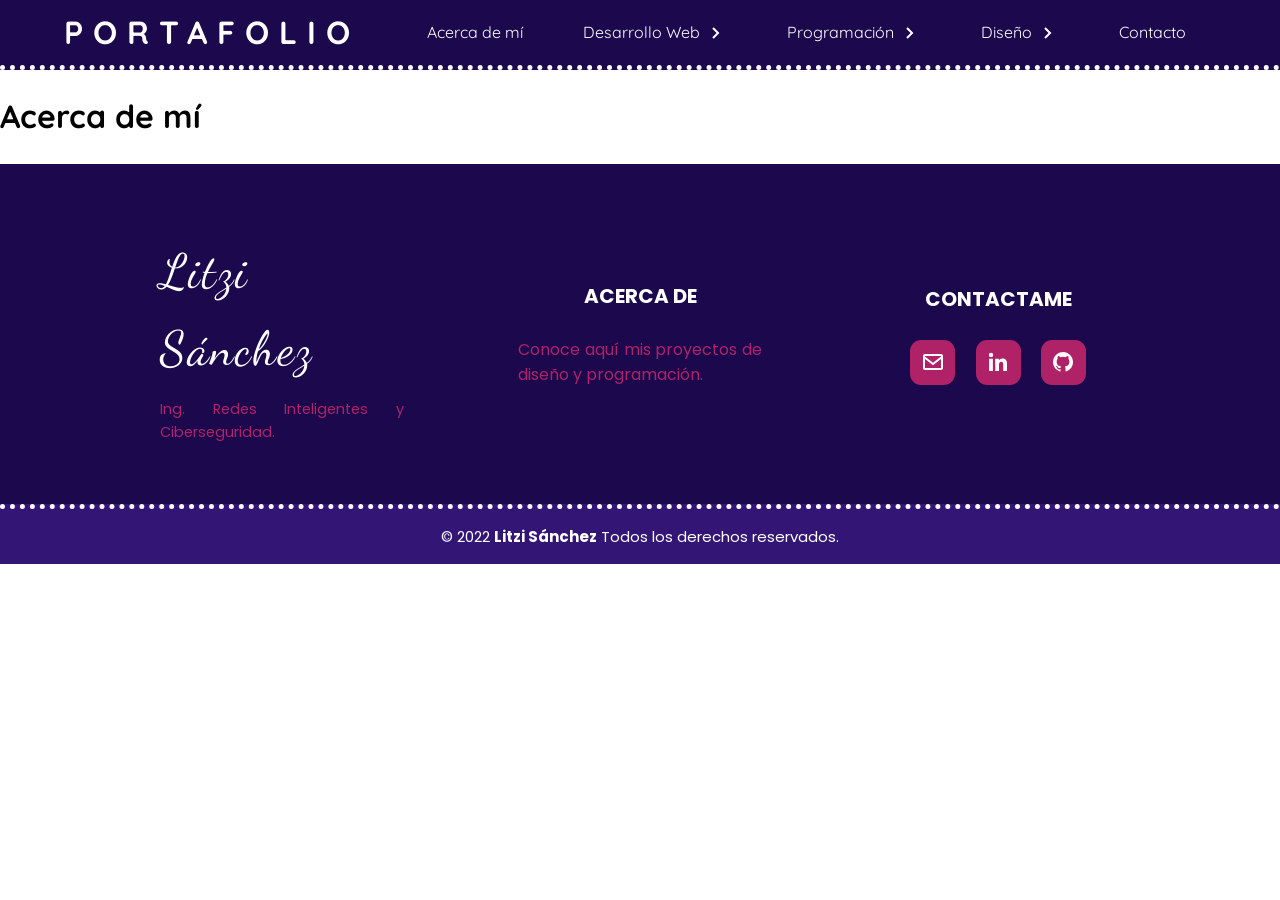
==== acercade.html @ cdb6c0c9 "páginas con menu y footer" ====
<!DOCTYPE html>
<html lang="en">
<head>
    <meta charset="UTF-8">
    <meta http-equiv="X-UA-Compatible" content="IE=edge">
    <meta name="viewport" content="width=device-width, initial-scale=1.0">
    <link rel="shortcut icon" href="icons/userdetail.svg" type="image/x-icon">
    <link rel="stylesheet" href="css/normalize.css"> <!-- Fichero para normalizar estilos entre navegadores -->
    <link rel="stylesheet" href="css/style_menu.css">
    <link rel="stylesheet" href="css/style.css">
    <link rel="stylesheet" href="css/banner.css">
    <link rel="stylesheet" href="css/graphic.css">
    <link rel="stylesheet" href="css/style_footer.css">
    <title>Litzi Sánchez</title>
</head>
<body>
    <!-- Menu pricipal -->
    <nav class="menu">
        <section class="menu_container">
            <a href="index.html"><h1 class="menu_logo">PORTAFOLIO</h1></a>

            <ul class="menu_links">
                <li class="menu_item">
                    <a href="acercade.html" class="menu_link">Acerca de mí</a>
                </li>
    
                <li class="menu_item menu_item--show">
                    <a href="desarrollo_web.html" class="menu_link">Desarrollo Web <img src="icons/down-arrow.svg" alt="" class="menu_arrow"> </a>
                    <ul class="menu_nesting">
                        <li class="menu_inside">
                            <a href="#" class="menu_link menu_link--inside">Acerca de 1</a>
                        </li>
                        <li class="menu_inside">
                            <a href="#" class="menu_link menu_link--inside">Acerca de 2</a>
                        </li>
                        <li class="menu_inside">
                            <a href="#" class="menu_link menu_link--inside">Acerca de 3</a>
                        </li>
                    </ul>
                </li>
    
                <li class="menu_item menu_item--show">
                    <a href="programacion.html" class="menu_link">Programación <img src="icons/down-arrow.svg" alt="" class="menu_arrow"></a>
                    <ul class="menu_nesting">
                        <li class="menu_inside">
                            <a href="#" class="menu_link menu_link--inside">Proyecto 1</a>
                        </li>
                        <li class="menu_inside">
                            <a href="#" class="menu_link menu_link--inside">Proyecto 2</a>
                        </li>
                        <li class="menu_inside">
                            <a href="#" class="menu_link menu_link--inside">Proyecto 3</a>
                        </li>
                    </ul>
                </li>

                <li class="menu_item menu_item--show">
                    <a href="diseno.html" class="menu_link">Diseño <img src="icons/down-arrow.svg" alt="" class="menu_arrow"></a>
                    <ul class="menu_nesting">
                        <li class="menu_inside">
                            <a href="#" class="menu_link menu_link--inside">Proyecto 1</a>
                        </li>
                        <li class="menu_inside">
                            <a href="#" class="menu_link menu_link--inside">Proyecto 2</a>
                        </li>
                        <li class="menu_inside">
                            <a href="#" class="menu_link menu_link--inside">Proyecto 3</a>
                        </li>
                    </ul>
                </li>
    
                <li class="menu_item">
                    <a href="contacto.html" class="menu_link">Contacto</a>
                </li>
            </ul>
            <div class="menu_hamburguer">
                <img src="icons/menu.svg" alt="" class="menu_img">
            </div>
        </section>
    </nav>
<!-- Contenido -->
<h1>Acerca de mí</h1>
    <footer class="pie-pagina">
        <div class="grupo-1">
            <div class="box">
                    <a href="index.html">
                        <h1>Litzi Sánchez</h1>
                        <p>Ing. Redes Inteligentes y Ciberseguridad.</p>
                    </a>
            </div>

            <div class="box">
                <h2>ACERCA DE</h2>
                <p>Conoce aquí mis proyectos de diseño y programación.</p>
            </div>
            
            <div class="box">
                <h2>CONTACTAME</h2>
                <div class="red-social">
                    <a href="mailto:litzi.saen@outlook.com" target="_blank"><img src="icons/email.svg" alt="correo"></a>
                    <a href="https://www.linkedin.com/in/litzi-yarely-s%C3%A1nchez-enr%C3%ADquez-a19793151/" target="_blank"><img src="icons/linkedin.svg" alt="linkedin"></a>
                    <a href="https://github.com/litzisanchez" target="_blank"><img src="icons/github.svg" alt="github"></a>
                </div>
            </div>
        </div>
        <div class="grupo-2">
            <small>&copy; 2022 <b>Litzi Sánchez</b> Todos los derechos reservados.</small>
        </div>
    </footer>

    <script src="js/menu.js"></script>
</body>
</html>
---- css/style_menu.css ----
@import url('https://fonts.googleapis.com/css2?family=Poppins:wght@200;400;700&display=swap');

*{
    margin: 0;
    padding: 0;
    box-sizing: border-box;
}

body{
    font-family: 'Poppins', sans-serif;
}

.menu{
    background-color: #1c084d;
    color: #FFF;
    height: 70px;
    position: sticky;
    top: 0;
    position: relative;
    z-index: 1;
    border-bottom: 5px dotted #FFF;
}

.menu_container{
    display: flex;
    justify-content: space-between;
    align-items: center;
    width: 90%;
    max-width: 1200px;
    height: 100%;
    margin: 0 auto;
}

.menu_links{
    height: 100%;
    transition: transform .5s;
    display: flex;
}

.menu_item{
    list-style:none;
    position: relative;
    height: 100%;
    --clip: polygon(0 0, 100% 0, 100% 0, 0 0);
    --transform:rotate(-90deg);
}

.menu_item:hover{
    --clip: polygon(0 0, 100% 0, 100% 100%, 0% 100%);
    --transform:rotate(0);
}

.menu_link{
    color: #FFF;
    text-decoration: none;
    padding: 0 30px;
    display: flex;
    height: 100%;
    align-items: center;
}

.menu_link:hover{
    background-color: #321575;
}

.menu_arrow{
    transform: var(--transform);
    transition: transform .3s;
    display: block;
    margin-left: 3px;
}

.menu_nesting{
    list-style: none;
    transition: clip-path .3s;
    clip-path: var(--clip);
    position: absolute;
    right: 0;
    bottom: 0;
    width: max-content;
    transform: translateY(100%);
    background-color:#260d61;
}

.menu_link--inside{
    padding: 30px 100px 30px 20px;
}

.menu_link--inside:hover{
    background-color: #321575;
}

.menu_hamburguer{
    height: 100%;
    display: flex;
    align-items: center;
    padding: 0 15px;
    cursor: pointer;
    display:none;
}
.menu_img{
    display: block;
    width: 36px;
}
.menu_container a{
    text-decoration: none;
    color: #FFF;
}
.menu_container a h1{
    letter-spacing: 10px;
    font-weight: bold;
}

@media (max-width:800px){
    .menu_container h1{
        font-size: 1.5rem;
    }
    .menu_hamburguer{
        display: flex;
    }
    
    .menu_item{
        --clip:0;
        overflow: hidden;
    }

    .menu_item--active{
        --transform: rotate(0);
        --background: #321575;
    }

    .menu_item--show{
        background-color: var(--background);
    }

    .menu_links{
        position: fixed;
        max-width: 95%;
        width: 100%;
        top: 70px;
        bottom: 0;
        right: 0;
        background-color: #321575;
        overflow-y: auto;
        display: grid;
        grid-auto-rows: max-content;
        transform: translateX(100%);
    }
    .menu_links--show{
        transform: unset;
        width: 100%;
    }
    
    .menu_link{
        padding: 25px 0px;
        padding-left: 30px;
        height: auto;
    }
    .menu_arrow{
        margin-left: auto;
        margin-right: 20px;
    }
    .menu_nesting{
        display: grid;
        position: unset;
        width: 100%;
        transform: translateY(0);
        height: 0;
        transition: height .3s;
    }
    .menu_link--inside{
        width: 80%;
        margin-left: auto;
        border-left: 4px dotted #FFF;
    }
}
---- css/style.css ----
@import url('https://fonts.googleapis.com/css2?family=Quicksand:wght@300;500&display=swap');


body{
    font-family: 'Quicksand', sans-serif;
    line-height: 1.6;
}

.s-center{
    text-align: center;
}

@media screen and (min-width:1024px){
    .s-center{
        text-align: left;
    }
}

.flex{
    display: flex;
}

.menu{
    width: 100% !important;
    height: 70px !important;
}
---- css/banner.css ----
@import url('https://fonts.googleapis.com/css2?family=Bebas+Neue&display=swap');
@import url('https://fonts.googleapis.com/css2?family=Poppins:wght@200;400;700&display=swap');

.main-banner{
    background-image: linear-gradient(-225deg, #880645 0%, #720378 40%, #321575 100%);
    padding-top: 3rem;
    height: 100vh;
    width: 100%;
    display: flex;
    flex-direction: row;
    align-items: center;
    padding-bottom: 8em;
}

.content{
    padding: 2rem;
}

@media screen and (min-width: 1024px){
    .main-banner{
        height: 90vh;
    padding-bottom: 2em;
    }
    .grid-container{
        display: grid;
        grid-template-columns: repeat(2, 1fr);
        max-width: 1500px;
        margin: auto;
    }
}
/*Titulo y descripción*/
.title{
    font-family: 'Poppins', sans-serif;
    color: #FFF;
}

.line-0{
    letter-spacing: 5px;
    font-size: 2.5rem;
}

.line-1{
    letter-spacing: 5px;
    font-size: 2rem;
    font-family: 'Poppins', sans-serif;
}

.line-2{
    font-size: 1.5rem;
    color: #1c084d;
    font-weight: bold;
    text-transform: uppercase;
}
.description{
    font-size: 1rem;
    color: #FFF;
}

@media screen and (min-width: 1024px){/*Normal*/
    .line-0{
        font-size: 4rem;
    }
    .line-1{
        font-size: 3.5rem;
    }
    .line-2{
        font-size: 2rem;
    }
    .description{
        font-size: 1.2rem;
    }
}
/*Fin titulo y descripcion*/
---- css/graphic.css ----
.graphic{
    position: relative;
    display: grid;
    padding-top: 3rem;
    grid-template-columns: 1fr 100%; /* estaba en 75%*/
    width: 100%;
}


.graphic-img{
    width: 100%;
    grid-column-start: 2;
}

.absolute{
    position: absolute;
}


.graphic-circles{
    height: 100%;
    aspect-ratio: 1 / 1;
}

.graphic-circles img{
    width: 100%;
    height: 100%;

}

.graphic-energy{
    animation: turn1 10s linear infinite;
}

.graphic-circle-2{
    animation: turn1 26s linear infinite;
}
.graphic-circle-1{
    animation: turn2 16s linear infinite;
}
@keyframes turn1{
    to{
        transform: rotate(1turn);
    }
}

@keyframes turn2{
    to{
        transform: rotate(-1turn);
    }
}
---- css/style_footer.css ----
@import url('https://fonts.googleapis.com/css2?family=Poppins:wght@200;400;700&display=swap');

@import url('https://fonts.googleapis.com/css2?family=Dancing+Script&display=swap');

*{
    margin: 0;
    padding: 0;
    box-sizing: border-box;
}
footer{
    font-family: 'Poppins', sans-serif;
    display: flex;
    align-items: center;
    justify-content: center;
    flex-direction: column;
}

.pie-pagina{
    width: 100%;
    height: 100%;
    background: #1c084d;
}
.pie-pagina .grupo-1 .box{
    
    display: flex;
    justify-content: center;
    align-items: center;
    flex-direction: column;
    padding-left: 2em;
    padding-right: 2em;
    border-radius: 25px;
    padding-bottom: 15px;
    padding-top: 15px;
}

.pie-pagina .grupo-1 .box p{
    text-align: justify;
    color: #b02267;
}
.pie-pagina .grupo-1{
    width: 80%;
    margin: 0;
    display: grid;
    grid-template-columns: repeat(3, 1fr);
    grid-gap: 50px;
    padding: 45px 0;
}

.pie-pagina .grupo-1 .box a{
    width: 100%;
    height: 100%;
    display: flex;
    justify-content: center;
    align-items: center;
    text-decoration: none;
    flex-direction: column;
}

.pie-pagina .grupo-1 .box a h1{
    color:#FFF;
    font-weight: 100;
    letter-spacing: 2px;
    font-family: 'Dancing Script', sans-serif;
    font-size: 3em;
    margin-bottom: 10px;
    margin-top: 10px;
    }      

.pie-pagina .grupo-1 .box a p{
    font-size: 0.9em;
    color: #b02267;
    }   

.pie-pagina .grupo-1 .box h2{
    color: #FFF;
    margin-bottom: 25px;
    font-size: 20px;
}
.pie-pagina .grupo-1 .box b{
    color: #EFEFEF;
    margin-bottom: 10px;
}

.pie-pagina .grupo-1 .red-social{
    width: 80%;
    display: flex;
    justify-content: space-around;
    align-items: center;
}
.pie-pagina .grupo-1 .red-social a{
    text-decoration: none;
    width: 45px;
    height: 45px;
    background-color: #b02267;
    transition: all 300ms ease;
    border-radius: 25%;
    display: flex;
    justify-content: center;
    align-items: center;
}
.pie-pagina .grupo-1 .red-social a:hover{
  background-color: #880645 ;
}

.pie-pagina .grupo-2{
    width: 100%;
    background-color: #321575;
    padding: 15px 10px;
    text-align: center;
    color: #FFF;
    border-top: 5px dotted #FFF;
}
.pie-pagina .grupo-2 small{
    font-size: 15px;
}

@media screen and (max-width:800px){
    .pie-pagina .grupo-1{
        width: 80%;
        grid-template-columns: repeat(1, 1fr);
        grid-gap: 2em;
    }

    .pie-pagina .grupo-1 .red-social{
        width: 60%;
    }
    .pie-pagina .grupo-1 .box figure a img{
        width: 50%;
        } 
    .pie-pagina .grupo-1 .box h2{
        font-size: 1em;
    }
    .pie-pagina .grupo-1 .box p{
        font-size: 0.9em;
    }
    .pie-pagina .grupo-2 small{
        font-size: 0.8em;
    }
}
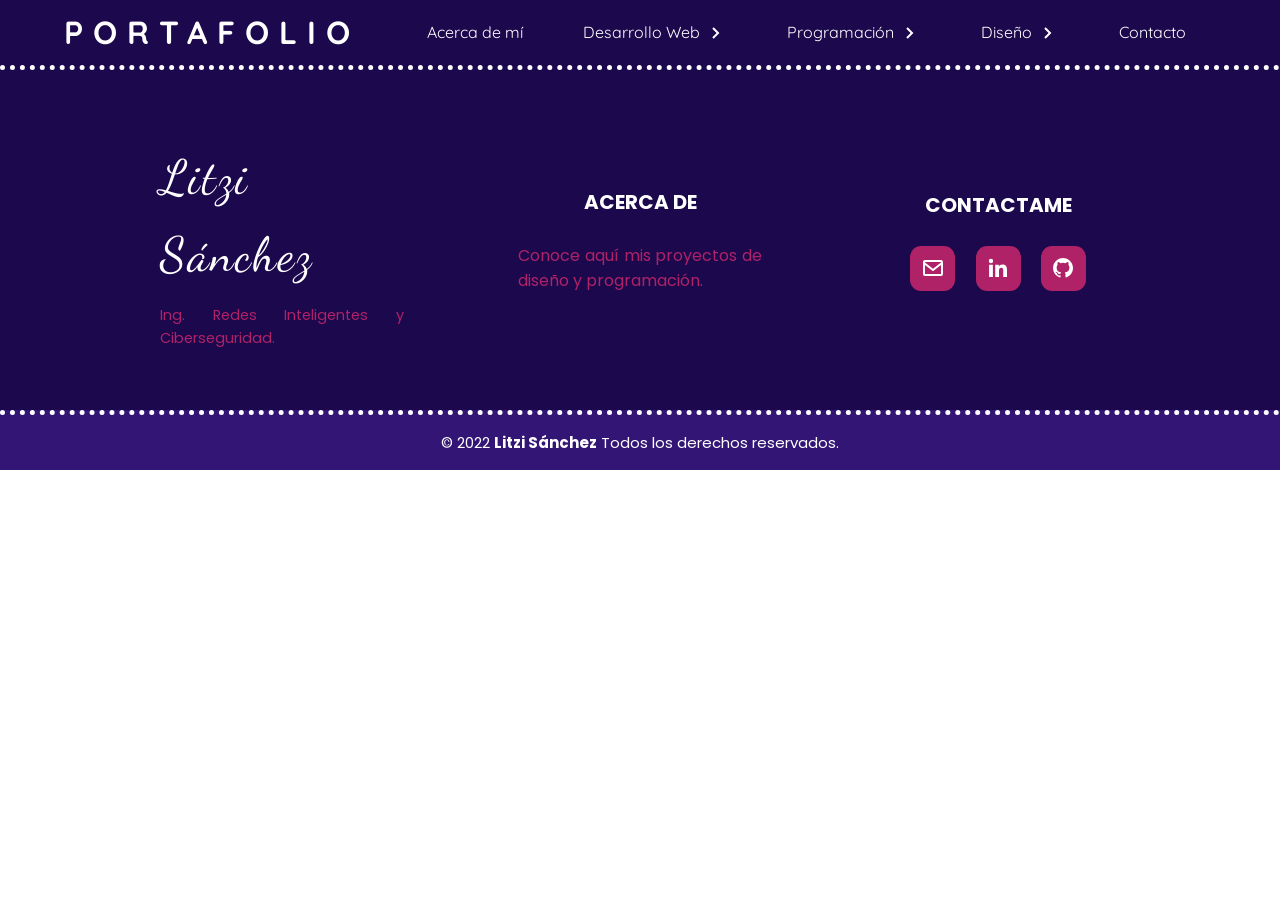
==== commit 55e1a360: "agregue boton menu" ====
--- a/acercade.html
+++ b/acercade.html
@@ -79,7 +79,8 @@
         </section>
     </nav>
 <!-- Contenido -->
-<h1>Acerca de mí</h1>
+
+<!-- Fin de contenido -->
     <footer class="pie-pagina">
         <div class="grupo-1">
             <div class="box">
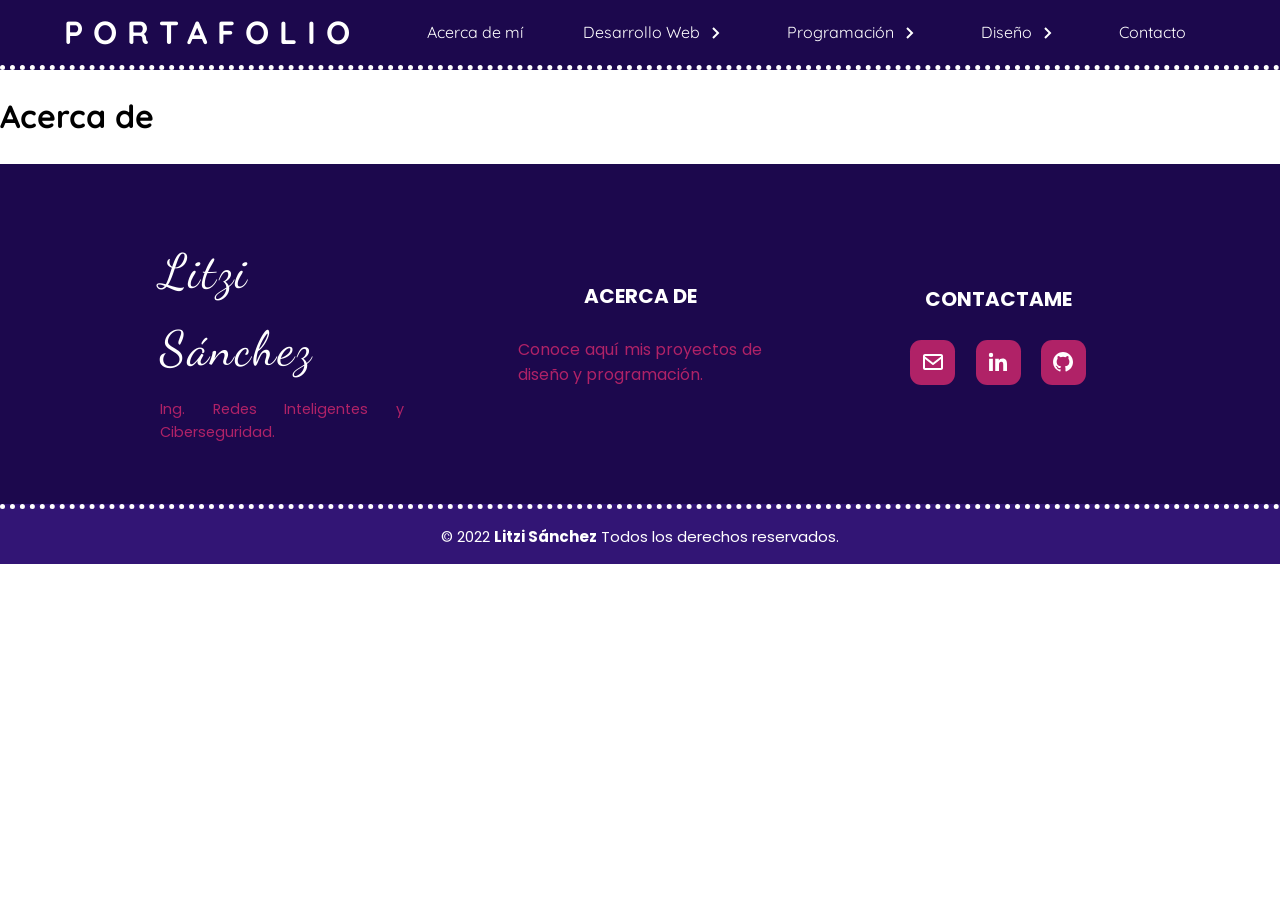
==== commit 3d46d38d: "h1" ====
--- a/acercade.html
+++ b/acercade.html
@@ -79,7 +79,7 @@
         </section>
     </nav>
 <!-- Contenido -->
-
+<h1>Acerca de</h1>
 <!-- Fin de contenido -->
     <footer class="pie-pagina">
         <div class="grupo-1">
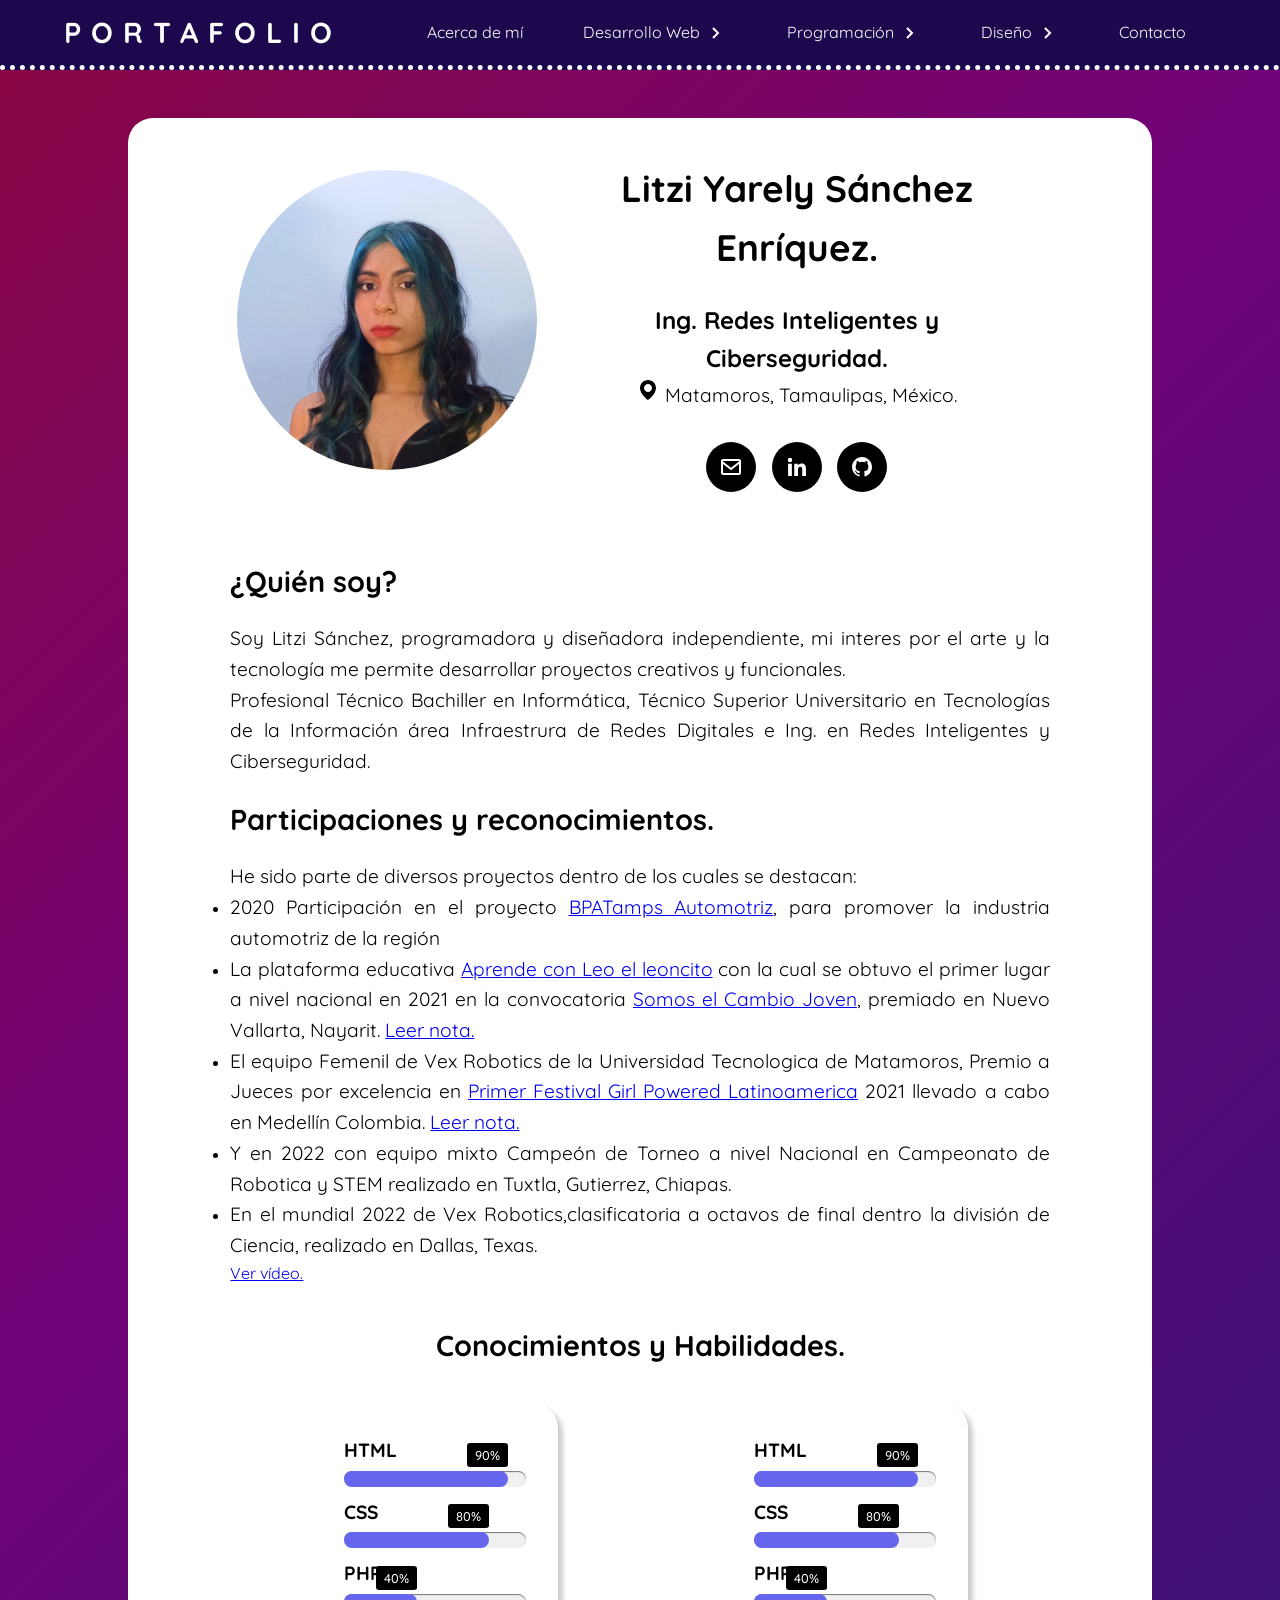
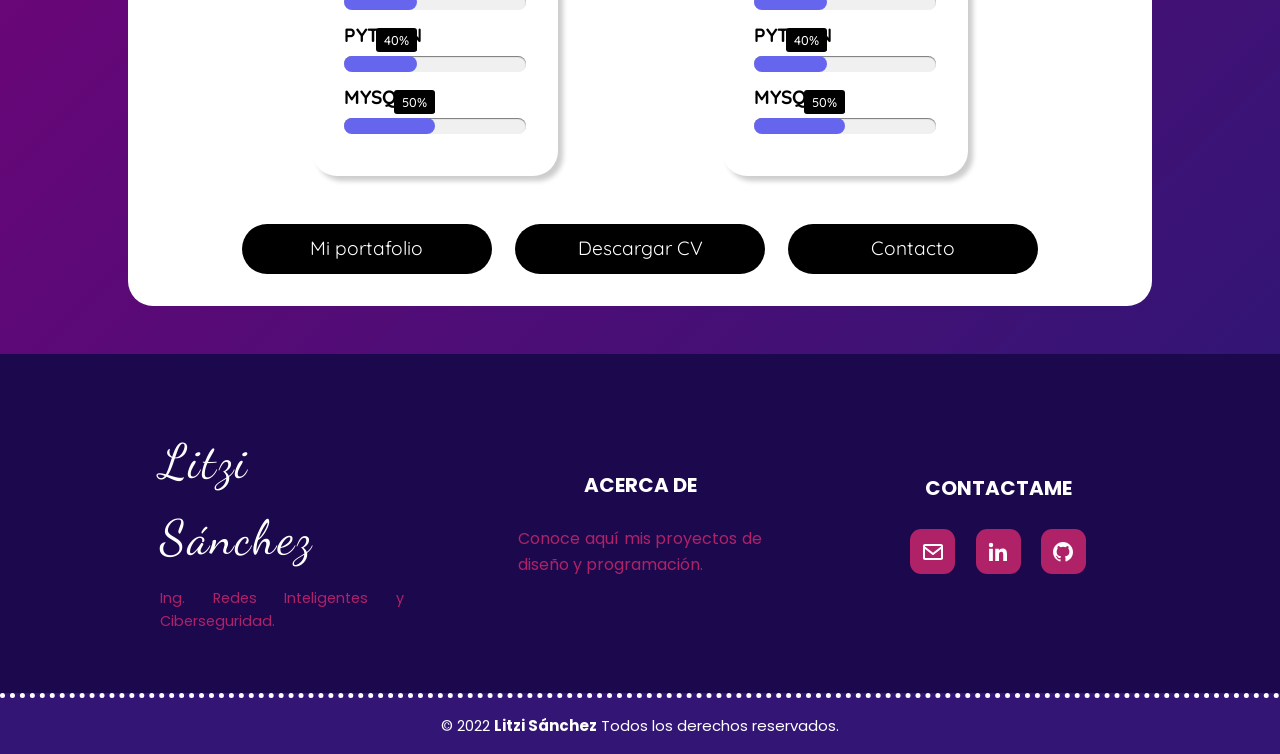
==== commit ed9cdac7: "estilos acerca de" ====
--- a/acercade.html
+++ b/acercade.html
@@ -11,6 +11,8 @@
     <link rel="stylesheet" href="css/banner.css">
     <link rel="stylesheet" href="css/graphic.css">
     <link rel="stylesheet" href="css/style_footer.css">
+    <link rel="stylesheet" href="css/acercade.css">
+    <link rel="stylesheet" href="css/skillsbar.css">
     <title>Litzi Sánchez</title>
 </head>
 <body>
@@ -79,7 +81,132 @@
         </section>
     </nav>
 <!-- Contenido -->
-<h1>Acerca de</h1>
+<section class="general">
+  
+<section class="container_contact">
+    <section class="box1">
+        <div class="imagen">
+        </div>
+        <div class="info">
+            <div class="texto">
+                <h1>Litzi Yarely Sánchez Enríquez.</h1>
+                <h2>Ing. Redes Inteligentes y Ciberseguridad.</h2>
+                <p><img src="icons/location.svg" alt=""> Matamoros, Tamaulipas, México.</p>
+            </div>
+            <ul class="icons">
+                <li><a href="mailto:litzi.saen@outlook.com" target="_blank"><img src="icons/email.svg" alt=""></a></li>
+                <li><a href="https://www.linkedin.com/in/litzi-yarely-s%C3%A1nchez-enr%C3%ADquez-a19793151/" target="_blank"><img src="icons/linkedin.svg" alt=""></a></li>
+                <li><a href="https://github.com/litzisanchez" target="_blank"><img src="icons/github.svg" alt=""></a></li>
+            </ul>
+        </div>
+    </section>
+    <section class="box2">
+        <h1>¿Quién soy?</h1>
+        <p>Soy Litzi Sánchez, programadora y diseñadora independiente, mi interes por el arte y la tecnología me permite desarrollar proyectos creativos y funcionales.</p>
+        <p>Profesional Técnico Bachiller en Informática, Técnico Superior Universitario en Tecnologías de la Información área Infraestrura de Redes Digitales e Ing. en Redes Inteligentes y Ciberseguridad.</p>
+        <h1>Participaciones y reconocimientos.</h1>
+        <ul>
+            <p>He sido parte de diversos proyectos dentro de los cuales se destacan:</p>
+            <li><p>2020 Participación en el proyecto <a href="https://app.utmatamoros.edu.mx/bp-autoapp/inicio.html" target="_blank" rel="noopener noreferrer">BPATamps Automotriz</a>, para promover la industria automotriz de la región</p></li>
+            <li> <p>La plataforma educativa <a href="https://app.utmatamoros.edu.mx/leoproject/" target="_blank">Aprende con Leo el leoncito</a> con la cual se obtuvo el primer lugar a nivel nacional en 2021 en la convocatoria <a href="https://www.youtube.com/watch?v=wX_DMdfpfSg&ab_channel=SomoselCambio" target="_blank" rel="noopener noreferrer">Somos el Cambio Joven</a>, premiado en Nuevo Vallarta, Nayarit. <a href="https://www.somoselcambio.com/project/dfc_joven/12/4599398697795584/" target="_blank" rel="noopener noreferrer">Leer nota.</a> </p></li>
+            <li><p>El equipo Femenil de Vex Robotics de la Universidad Tecnologica de Matamoros, Premio a Jueces por excelencia en <a href="https://www.youtube.com/watch?v=Uk8Edalh3lk&ab_channel=UniversidadPontificiaBolivariana-UPB" target="_blank">Primer Festival Girl Powered Latinoamerica</a> 2021 llevado a cabo en Medellín Colombia. <a href="https://www.facebook.com/UTMatamorosTam/posts/pfbid02tX7ToAAaF2aCo7gWN18kyxGkAYY76ku7z3awxfeaQiBWgVK6xTKhoevuXZG3PtoQl" target="_blank" rel="noopener noreferrer">Leer nota.</a></p></li>
+            <li><p>Y en 2022 con equipo mixto Campeón de Torneo a nivel Nacional en Campeonato de Robotica y STEM realizado en Tuxtla, Gutierrez, Chiapas.</p>  </li>
+            <li><p> En el mundial 2022 de Vex Robotics,clasificatoria a octavos de final dentro la división de Ciencia, realizado en Dallas, Texas.</p><a href="https://www.facebook.com/IncisoUno/videos/344350487762224/" target="_blank" rel="noopener noreferrer"> Ver vídeo.</a></li>
+        </ul>
+       
+        
+    </section>
+    
+    <h1>Conocimientos y Habilidades.</h1>
+    <section class="box3">
+        <!-- SKILLS BAR Parte 1 -->
+        <div class="skills-bar">
+            <div class="bar">
+                <div class="info">
+                    <span>HTML</span>
+                </div>
+                <div class="progress-line html"><span></span></div>
+            </div>
+    
+            <div class="bar">
+                <div class="info">
+                    <span>CSS</span>
+                </div>
+                <div class="progress-line css"><span></span></div>
+            </div>
+    
+            <div class="bar">
+                <div class="info">
+                    <span>PHP</span>
+                </div>
+                <div class="progress-line php"><span></span></div>
+            </div>
+    
+            <div class="bar">
+                <div class="info">
+                    <span>PYTHON</span>
+                </div>
+                <div class="progress-line python"><span></span></div>
+            </div>
+    
+            <div class="bar">
+                <div class="info">
+                    <span>MYSQL</span>
+                </div>
+                <div class="progress-line mysql"><span></span></div>
+            </div>
+        </div>
+
+        <!-- SKILLS BAR Parte 2 -->
+        <div class="skills-bar">
+            <div class="bar">
+                <div class="info">
+                    <span>HTML</span>
+                </div>
+                <div class="progress-line html"><span></span></div>
+            </div>
+    
+            <div class="bar">
+                <div class="info">
+                    <span>CSS</span>
+                </div>
+                <div class="progress-line css"><span></span></div>
+            </div>
+    
+            <div class="bar">
+                <div class="info">
+                    <span>PHP</span>
+                </div>
+                <div class="progress-line php"><span></span></div>
+            </div>
+    
+            <div class="bar">
+                <div class="info">
+                    <span>PYTHON</span>
+                </div>
+                <div class="progress-line python"><span></span></div>
+            </div>
+    
+            <div class="bar">
+                <div class="info">
+                    <span>MYSQL</span>
+                </div>
+                <div class="progress-line mysql"><span></span></div>
+            </div>
+        </div>
+
+    </section>
+    <section class="botons">
+        <ul>
+            <li><a href="index.html">Mi portafolio</a></li>
+            <li><a href="#">Descargar CV</a></li>
+            <li><a href="contacto.html">Contacto</a></li>
+        </ul>
+    </section>
+
+</section>
+  
+</section>
 <!-- Fin de contenido -->
     <footer class="pie-pagina">
         <div class="grupo-1">
--- a/css/acercade.css
+++ b/css/acercade.css
@@ -0,0 +1,193 @@
+*{
+    margin: 0;
+    padding: 0;
+    box-sizing: border-box;
+}
+
+.general{
+    background-image: linear-gradient(-225deg, #880645 0%, #720378 40%, #321575 100%);
+    display: flex;
+    align-items: center;
+    justify-content: center;
+    
+}
+.container_contact{
+    width: 80%;
+    height: 100%;
+    margin-top: 3em;
+    margin-bottom: 3em;
+    background-color: #FFF;
+    display: flex;
+    flex-direction: column;
+    align-items: center;
+    border-radius: 25px;
+
+}
+.container_contact section{
+    width: 80%;
+    border-radius: 25px;
+    margin-top: 1em;
+    margin-bottom: 1em;
+    text-align: justify;
+}
+section p{
+    font-size: 1.2em;
+}
+section h1{
+    font-size: 1.8em;
+ }
+section .box1 h1{
+    font-size: 2.3em;
+ }
+/*Box1*/
+.box1{
+    display: flex;
+    flex-direction: row;
+    align-items: center;
+    justify-content: space-around;
+}
+.box1 .imagen{
+    background-image: url('../img/me.jpg');
+    background-position: center;
+    background-size: cover;
+    border-radius: 50%;
+    width: 300px;
+    height: 300px;
+}
+.box1 .info{
+    width: 60%;
+    display: flex;
+    flex-direction: column;
+    align-items: center;
+    justify-content: center;
+}
+
+
+.box1 .info .texto{
+    display: flex;
+   justify-content: center;
+   align-items: center;
+   flex-direction: column;
+    padding-bottom: 1em;
+    width: 80%;
+    list-style: none;
+    text-align: center;
+    
+}
+
+.box1 .info .icons{
+    display: flex;
+   justify-content: space-around;
+   align-items: center;
+    width: 40%;
+    height: 80px;
+    list-style: none;
+    
+}
+
+.box1 .info .icons li a{
+    width: 50px;
+    height: 50px;
+    display: flex;
+    align-items: center;
+    justify-content: center;
+    border-radius: 50%;
+    background-color: #000;
+ }
+
+ .box1 .info .icons li a:hover{
+    background-color: #d4d4d4;
+ }
+
+ @media screen and (max-width:800px){
+    section h1{
+        font-size: 1.5em;
+     }
+    section .box1 h1{
+        font-size: 1.8em;
+     }
+
+    section p{
+        font-size: 1em;
+    }
+
+    .box1{
+        flex-direction: column;
+    }
+    .box1 .imagen{
+        width: 225px;
+        height: 225px;
+    }
+    .box1 .info{
+        width: 100%;
+    }
+    .box1 .info .texto{
+        width: 100%;
+    }
+    
+    .box1 .info .texto h2{
+        font-size: 1.2em;
+     }
+     .box1 .info .icons{
+        width: 60%;
+    }
+ }
+/*Fin Box1*/
+
+/*Box3*/
+.box3{
+    display: flex;
+    flex-direction: row;
+    align-items: center;
+    justify-content: space-around;
+}
+
+@media screen and (max-width:800px){
+    .box3{
+        flex-direction: column;
+    }
+ }
+
+ /*botons*/
+ .botons{
+    width: 100%;
+    padding-top:1em;
+    padding-bottom:1em;
+    
+}
+.botons ul{
+    display: flex;
+   justify-content: space-around;
+   align-items: center;
+    width: 100%;
+}
+.botons li{
+    list-style: none;
+    width: 250px;
+    height: 50px;
+    display: flex;
+    align-items: center;
+    justify-content: center;
+    border-radius: 25px;
+    background-color: #000;
+ }
+ .botons li:hover{
+    background-color: #321575;
+ }
+
+ .botons li a{
+    text-decoration: none;
+    color: #FFF;
+    font-size: 1.2em;
+ }
+
+ @media  screen and (max-width:800px) {
+    .botons ul{
+        flex-direction: column;
+    }
+
+    .botons ul li{
+        margin-bottom: 1.2em;
+    }
+    
+ }
--- a/css/skillsbar.css
+++ b/css/skillsbar.css
@@ -0,0 +1,146 @@
+
+.skills-bar{
+    width: 30%;
+    background: #FFF;
+    border-radius: 25px;
+    padding: 2em;
+    box-shadow: 5px 5px 5px rgba(0, 0, 0, 0.2);
+}
+
+
+.skills-bar .bar{
+    margin-bottom: 10px;
+}
+.skills-bar .bar:first-child{
+    margin-top: 0px;
+}
+
+.skills-bar .bar .info{
+    margin-bottom: 5px;
+}
+
+.skills-bar .bar .info span{
+    font-size: 1.2em;
+    font-weight: bold;
+    opacity: 0;
+    animation: showText 0.5s 1s linear forwards;
+}
+
+@keyframes showText {
+    100%{
+        opacity: 1;
+    }
+    
+}
+
+.skills-bar .bar .progress-line{
+    position: relative;
+    height: 1em;
+    width: 100%;
+    background: #F0F0F0;
+    border-radius: 10px;
+    transform: scaleX(0);
+    transform-origin: left;
+    box-shadow: inset 0px 1px 1px rgba(0,0,0,0.5),
+                    0px 1px rgba(255,255,255,0.8);
+    animation: animate 1s cubic-bezier(1,0,0.5,1) forwards;
+}
+.bar .progress-line span{
+    height: 100%;
+    width: 80%;
+    background: #6665ee;
+    position: absolute;
+    border-radius: 10px;
+    transform: scaleX(0);
+    transform-origin: left;
+    animation: animate 1s 1s cubic-bezier(1,0,0.5,1) forwards;
+}
+@keyframes animate {
+    100%{
+        transform: scaleX(1);
+    }
+    
+}
+.progress-line.html span{
+    width: 90%;
+}
+.progress-line.css span{
+    width: 80%;
+}
+.progress-line.php span{
+    width: 40%;
+}
+.progress-line.python span{
+    width: 40%;
+}
+.progress-line.mysql span{
+    width: 50%;
+}
+
+.bar .progress-line span::before{
+    position: absolute;
+    content: "";
+    right: 0;
+    top: -12px;
+    height: 0;
+    width: 0;
+    border: 7px solid transparent;
+    border-bottom-width: 0px;
+    border-right-width: 0px;
+    border-top-color: #000;
+    opacity: 0;
+    animation: showText2 0.5s 1.5s linear forwards;
+}
+
+.bar .progress-line span::after{
+    position: absolute;
+    right: 0;
+    top: -28px;
+    color: #FFF;
+    font-size: 0.8em;
+    font-weight: 500;
+    background: #000;
+    padding: 2px 8px;
+    border-radius: 3px;
+    opacity: 0;
+    animation: showText2 0.5s 1.5s linear forwards;
+}
+
+@keyframes showText2 {
+    100%{
+        opacity: 1;
+    }
+    
+}
+
+.progress-line.html span::after{
+    content: "90%";
+}
+.progress-line.css span::after{
+    content: "80%";
+}
+.progress-line.php span::after{
+    content: "40%";
+}
+.progress-line.python span::after{
+    content: "40%";
+}
+.progress-line.mysql span::after{
+    content: "50%";
+}
+
+@media screen and (max-width:800px) {
+    .skills-bar{
+        width: 95%;
+        margin-bottom: 2em;
+    }
+    .skills-bar .bar .info span{
+        font-size: 1em;
+    }
+    .bar .progress-line span::after{
+        font-size: 0.6em;
+    }
+    .skills-bar .bar .progress-line{
+        height: 0.8em;
+    }
+}
